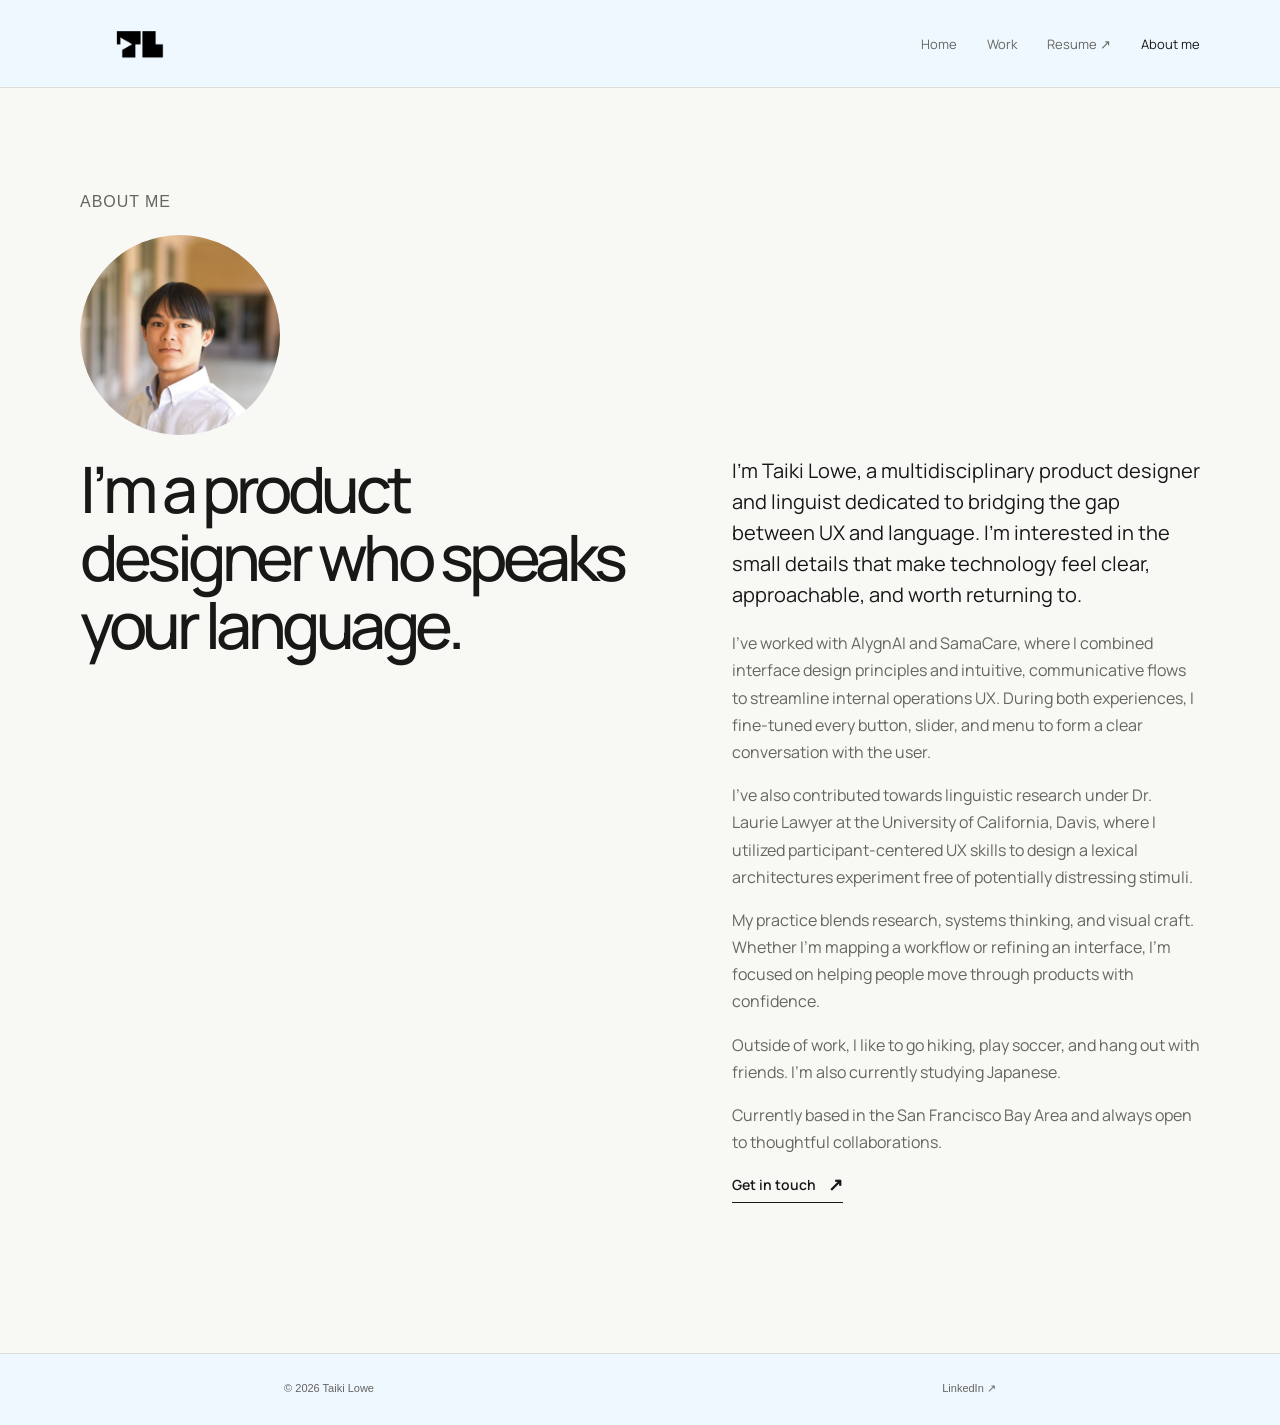
==== about.html @ e7629000 "Add files via upload" ====
<!doctype html>
<html lang="en">
    <head>
        <meta charset="UTF-8" />
        <meta name="viewport" content="width=device-width, initial-scale=1.0" />
        <title>About — Taiki Lowe</title>
        <link rel="icon" type="image/x-icon" sizes="32x32" href="Fixed TL.ico"> 
        <link rel="stylesheet" href="styles.css" />
    </head>
    <body>
        <header class="site-header">
            <a class="wordmark" href="index.html">
                <img src="TL.png" alt="Taiki Lowe" width="200" height="200" style="transform: translate(-40px, 10px);">
            </a>
            <nav aria-label="Primary">
                <a href="index.html">Home</a>
                <a href="index.html#work">Work</a>
                <a href="https://drive.google.com/file/d/1dnMTbCP3LgvyBvmniZyP0u25sgTwIgyC/view?usp=sharing" target="_blank" rel="noreferrer">Resume ↗</a>
                <a class="active" href="about.html">About me</a>
            </nav>
        </header>
        <main class="about wrap">
            <p class="eyebrow">About me</p>
            <img class="portrait" src="Taiki Headshot.jpg" alt="Taiki Lowe" />
            <div class="about-grid">
                <h1>I’m a product designer who speaks your language.</h1>
                <div>
                    <p class="large-copy">I’m Taiki Lowe, a multidisciplinary product designer and linguist dedicated to bridging the gap between UX and language. I’m interested in the small details that make technology feel clear, approachable, and worth returning to.</p>
                    <p>I've worked with AlygnAI and SamaCare, where I combined interface design principles and intuitive, communicative flows to streamline internal operations UX. During both experiences, I fine-tuned every button, slider, and menu to form a clear conversation with the user.</p>
                    <p>I've also contributed towards linguistic research under Dr. Laurie Lawyer at the University of California, Davis, where I utilized participant-centered UX skills to design a lexical architectures experiment free of potentially distressing stimuli.</p>
                    <p>My practice blends research, systems thinking, and visual craft. Whether I’m mapping a workflow or refining an interface, I’m focused on helping people move through products with confidence.</p>
                    <p>Outside of work, I like to go hiking, play soccer, and hang out with friends. I'm also currently studying Japanese.</p>
                    <p>Currently based in the San Francisco Bay Area and always open to thoughtful collaborations.</p>
                    <a class="text-link" href="mailto:taiki.lowe@gmail.com">Get in touch <span>↗</span></a>
                </div>
            </div>
        </main>
        <footer>
            <span>© 2026 Taiki Lowe</span><a href="https://www.linkedin.com/in/taikilowe8" target="_blank" rel="noreferrer">LinkedIn ↗</a>
        </footer>
    </body>
    </html>
---- styles.css ----
@import url('https://fonts.googleapis.com/css2?family=DM+Mono:wght@400;500&family=Manrope:wght@400;500;600;700&display=swap');

:root{
    --ink:#181817;
    --muted:#656561;
    --line:#deded9;
    --paper:#f8f8f5;
    --lime:#d5eb71;
    --pink:#f5d6e9;
    --blue:#dbeaf2
}
*{box-sizing:border-box}
html{
    scroll-behavior:smooth;
}
body{
    margin:0;
    background:var(--paper);
    color:var(--ink);
    font-family:Manrope,Arial,sans-serif; 
}
a{
    color:inherit;text-decoration:none
}
.wrap{
    width:min(1120px,calc(100% - 80px));
    margin-inline:auto;
} 
.flex-container {
  display: flex;         /* Places image and text side-by-side */
  align-items: center;   /* Vertically centers the text next to the image */
  gap: 20px;             /* Adds clean spacing between the image and text */
}
.flex-container img {
  max-width: 100%;    /* Makes sure the image doesn't overflow */
  height: auto;
}
.aligned-image {
  max-width: 200px;      /* Keeps the image at a controlled size */
  height: auto;          /* Maintains the aspect ratio */
}
.site-header{
    background-color: aliceblue;height:88px;padding:0 max(40px,calc((100vw - 1120px)/2));display:flex;align-items:center;justify-content:space-between;border-bottom:1px solid var(--line);font-size:13px
} 

.wordmark{
    font-weight:700;letter-spacing:-.04em;font-size:16px
  }
  .site-header nav{
    display:flex;gap:30px;color:var(--muted)
  }
  .site-header nav a{
    transition:color .2s
  }
  .site-header nav a:hover,.site-header nav a.active{color:var(--ink)}.eyebrow{
    font-family:'Arial',monospace;font-size:11px;text-transform:uppercase;letter-spacing:.06em;color:var(--muted);margin:0 0 20px
  }
  .hero{
    padding:5% 17% 10%;
    width: 100%;
    align-items: left;
    justify-content: left;
    text-align: left;
  } 
  .portrait{
    width:200px;height:200px;border-radius:50%;object-fit:cover;object-position:center 20%;margin-bottom:15px;filter:saturate(.8);}h1,h2,h3,p{margin-top:0}.hero h1{max-width:735px;font-size:clamp(48px,6vw,82px);line-height:1.07;letter-spacing:-.07em;font-weight:500;margin-bottom:36px}
    .intro{
      max-width:735px;font-size:18px;line-height:1.6;color:var(--muted);margin-bottom:38px;margin-top:38px
    }
    .text-link,.contact-email{
      display:inline-flex;gap:12px;align-items:center;border-bottom:1px solid var(--ink);padding-bottom:6px;font-size:14px;font-weight:600
    }
    .text-link span,.contact-email span{font-size:18px}
    .work{padding:2% 0% 5%;border-top:1px}
    .section-head{
      display:grid;grid-template-columns:3fr 3fr;margin-bottom:58px;
    }
      .section-head h2,.contact h2{font-size:clamp(34px,4vw,55px);line-height:1.05;letter-spacing:-.06em;font-weight:500;margin:0
      }
      .project-list{display:grid;gap:52px}
      .project-card{
        display:grid;grid-template-columns:1.9fr 1fr;gap:30px;align-items:end
      }
      .project-art{
        height:410px;overflow:hidden;display:flex;align-items:center;justify-content:center;background:var(--pink)
      }
      .project-card.anchored .project-art{background:var(--blue)}
      .project-card.samacare .project-art{background:var(--lime)}
      .project-art img{width:100%;height:100%;object-fit:cover;transition:transform .6s ease}
      .project-card:hover img{transform:scale(1.035)}
      .project-meta{padding-bottom:2px}.project-meta p{font-family:'Arial',monospace;color:var(--muted);font-size:10px;text-transform:uppercase;letter-spacing:.04em}
      .project-meta h3{font-weight:500;font-size:32px;letter-spacing:-.06em;margin-bottom:11px}.project-meta span{font-size:14px;color:var(--muted)}.project-meta b{font-weight:400;color:var(--ink);padding-left:6px}
      .contact{padding:50px 0 120px;border-top:1px}.contact h2{margin-bottom:38px}.contact-email{font-size:clamp(20px,2.4vw,32px);letter-spacing:-.045em}
      .about{min-height:calc(100vh - 170px);padding:100px 0 150px}.about-grid{display:grid;grid-template-columns:1.2fr 1fr;gap:90px}.about h1{font-size:clamp(42px,5vw,68px);line-height:1.06;letter-spacing:-.07em;font-weight:500}
      .about p{font-size:16px;line-height:1.7;color:var(--muted)}.about 
      .large-copy{font-size:20px;line-height:1.55;color:var(--ink)}.case-hero{padding:58px 0 72px}.back{font-size:13px;display:inline-block;margin-bottom:72px}
      .case-hero h1{font-size:clamp(54px,7vw,96px);line-height:.95;letter-spacing:-.08em;font-weight:500;margin-bottom:24px}.case-lede{font-size:clamp(20px,2.3vw,28px);line-height:1.38;max-width:680px;letter-spacing:-.04em}
      .case-details{margin:64px 0 0;padding-top:20px;border-top:1px solid var(--line);display:grid;grid-template-columns:repeat(3,1fr);gap:24px}.case-details div{display:grid;gap:8px}.case-details dt{font-family:'DM Mono',monospace;font-size:10px;text-transform:uppercase;color:var(--muted)}.case-details dd{margin:0;font-size:14px}
      .case-cover{display:block;width:min(1320px,calc(100% - 80px));height:min(55vw,650px);object-fit:cover;margin:0 auto;background:var(--pink)}.case-cover.contain{object-fit:contain;background:var(--blue)}.case-content{max-width:760px;padding:120px 0}
      .case-content h2{font-size:clamp(30px,3.5vw,48px);font-weight:500;line-height:1.1;letter-spacing:-.065em;margin-bottom:28px}.case-content p:not(.eyebrow){font-size:18px;line-height:1.75;color:var(--muted);margin-bottom:82px}
      .pull-quote{font-size:clamp(25px,3vw,40px);line-height:1.2;letter-spacing:-.055em;border-top:1px solid var(--ink);border-bottom:1px solid var(--ink);padding:46px 0;margin:0 0 82px}footer{background-color: aliceblue;width: 100%;margin:auto;padding:28px 0 30px;border-top:1px solid var(--line);font-family:'Arial',monospace;color:var(--muted);font-size:11px;display:flex;justify-content:space-around}footer a:hover{color:var(--ink)}
@media(max-width:700px){
  .wrap,footer,.case-cover{width:calc(100% - 40px)}
  .site-header{height:76px;padding:0 20px}
  .site-header nav{gap:15px;font-size:11px}
  .site-header nav a:nth-child(3){display:none}
  .hero{padding:54px 0 90px}
  .portrait{width:122px;height:122px;margin-bottom:15px}
  .hero h1{font-size:45px}
  .intro{font-size:16px}
  .work,.contact{padding:70px 0}
  .section-head,.project-card,.about-grid{display:block}
  .section-head{margin-bottom:38px}
  .section-head h2{margin-top:10px}
  .project-list{gap:45px}
  .project-art{height:260px}
  .project-meta{padding-top:18px} 
  .project-meta h3{font-size:28px;margin-bottom:7px}
  .about{padding:64px 0 100px}
  .about-grid{gap:30px}
  .case-hero{padding:34px 0 52px}
  .back{margin-bottom:55px}
  .case-details{margin-top:46px;grid-template-columns:1fr;gap:16px}
  .case-cover{height:250px}.case-content{padding:75px 0}
  .case-content p:not(.eyebrow){font-size:16px;margin-bottom:60px}
  .pull-quote{padding:34px 0;margin-bottom:60px}footer{padding:25px 0;font-size:10px}}

@view-transition {
  navigation: auto;
}
/* Hero background starts here */ 


/* Text animation starts here */
#container {
  color:black;
  text-transform:uppercase;
  font-size:36px;
  font-weight:bold;
  padding-top:5px;  
  width:100%;
  bottom:45%;
}

#flip {
  height:50px;
  overflow:hidden;
}

#flip > div > div {
  
  color:#fff;
  padding:0px 12px;
  height:45px;
  margin-bottom:45px;
  display:inline-block;
}

#flip div:first-child {
  animation: show 5s linear infinite;
}

#flip div div {
  background:#4ec7f3;
}
#flip div:first-child div {
  background:#4ec7f3;
}
#flip div:last-child div {
  background:#4ec7f3;
}

@keyframes show {
  0% {margin-top:-270px;}
  5% {margin-top:-180px;}
  33% {margin-top:-180px;}
  38% {margin-top:-90px;}
  66% {margin-top:-90px;}
  71% {margin-top:0px;}
  99.99% {margin-top:0px;}
  100% {margin-top:-270px;}
}
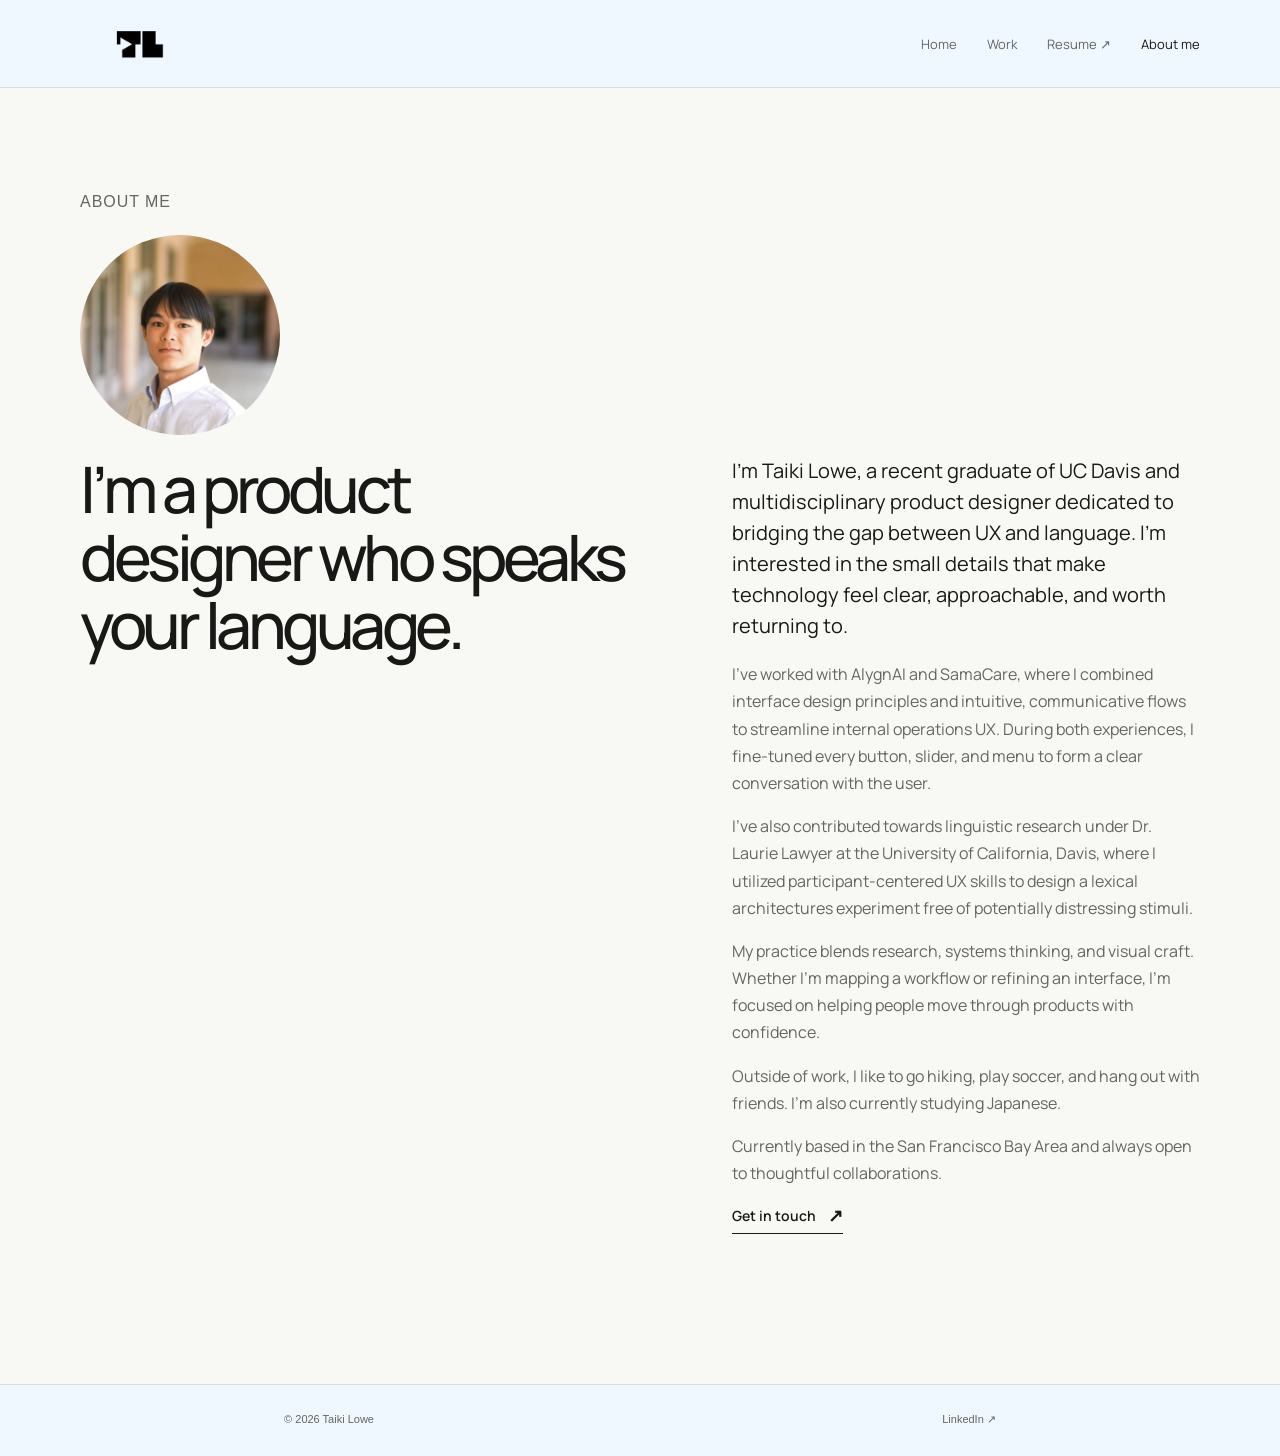
==== commit 287ff629: "Update about.html" ====
--- a/about.html
+++ b/about.html
@@ -25,7 +25,7 @@
             <div class="about-grid">
                 <h1>I’m a product designer who speaks your language.</h1>
                 <div>
-                    <p class="large-copy">I’m Taiki Lowe, a multidisciplinary product designer and linguist dedicated to bridging the gap between UX and language. I’m interested in the small details that make technology feel clear, approachable, and worth returning to.</p>
+                    <p class="large-copy">I’m Taiki Lowe, a recent graduate of UC Davis and multidisciplinary product designer dedicated to bridging the gap between UX and language. I’m interested in the small details that make technology feel clear, approachable, and worth returning to.</p>
                     <p>I've worked with AlygnAI and SamaCare, where I combined interface design principles and intuitive, communicative flows to streamline internal operations UX. During both experiences, I fine-tuned every button, slider, and menu to form a clear conversation with the user.</p>
                     <p>I've also contributed towards linguistic research under Dr. Laurie Lawyer at the University of California, Davis, where I utilized participant-centered UX skills to design a lexical architectures experiment free of potentially distressing stimuli.</p>
                     <p>My practice blends research, systems thinking, and visual craft. Whether I’m mapping a workflow or refining an interface, I’m focused on helping people move through products with confidence.</p>
--- a/styles.css
+++ b/styles.css
@@ -39,6 +39,14 @@
   max-width: 200px;      /* Keeps the image at a controlled size */
   height: auto;          /* Maintains the aspect ratio */
 }
+
+.responsive-img {
+  display: block;
+  max-width: 100%;    /* Overrides the 800px width to fit the mobile screen perfectly */
+  height: auto;       /* Overrides the 450px height to keep the original aspect ratio */
+  margin: 0 auto;     /* Centers the image horizontally if the screen is wider than 800px */
+}
+
 .site-header{
     background-color: aliceblue;height:88px;padding:0 max(40px,calc((100vw - 1120px)/2));display:flex;align-items:center;justify-content:space-between;border-bottom:1px solid var(--line);font-size:13px
 } 
@@ -128,58 +136,6 @@
 @view-transition {
   navigation: auto;
 }
-/* Hero background starts here */ 
-
-
-/* Text animation starts here */
-#container {
-  color:black;
-  text-transform:uppercase;
-  font-size:36px;
-  font-weight:bold;
-  padding-top:5px;  
-  width:100%;
-  bottom:45%;
-}
-
-#flip {
-  height:50px;
-  overflow:hidden;
-}
-
-#flip > div > div {
-  
-  color:#fff;
-  padding:0px 12px;
-  height:45px;
-  margin-bottom:45px;
-  display:inline-block;
-}
-
-#flip div:first-child {
-  animation: show 5s linear infinite;
-}
-
-#flip div div {
-  background:#4ec7f3;
-}
-#flip div:first-child div {
-  background:#4ec7f3;
-}
-#flip div:last-child div {
-  background:#4ec7f3;
-}
-
-@keyframes show {
-  0% {margin-top:-270px;}
-  5% {margin-top:-180px;}
-  33% {margin-top:-180px;}
-  38% {margin-top:-90px;}
-  66% {margin-top:-90px;}
-  71% {margin-top:0px;}
-  99.99% {margin-top:0px;}
-  100% {margin-top:-270px;}
-}
 
 
 
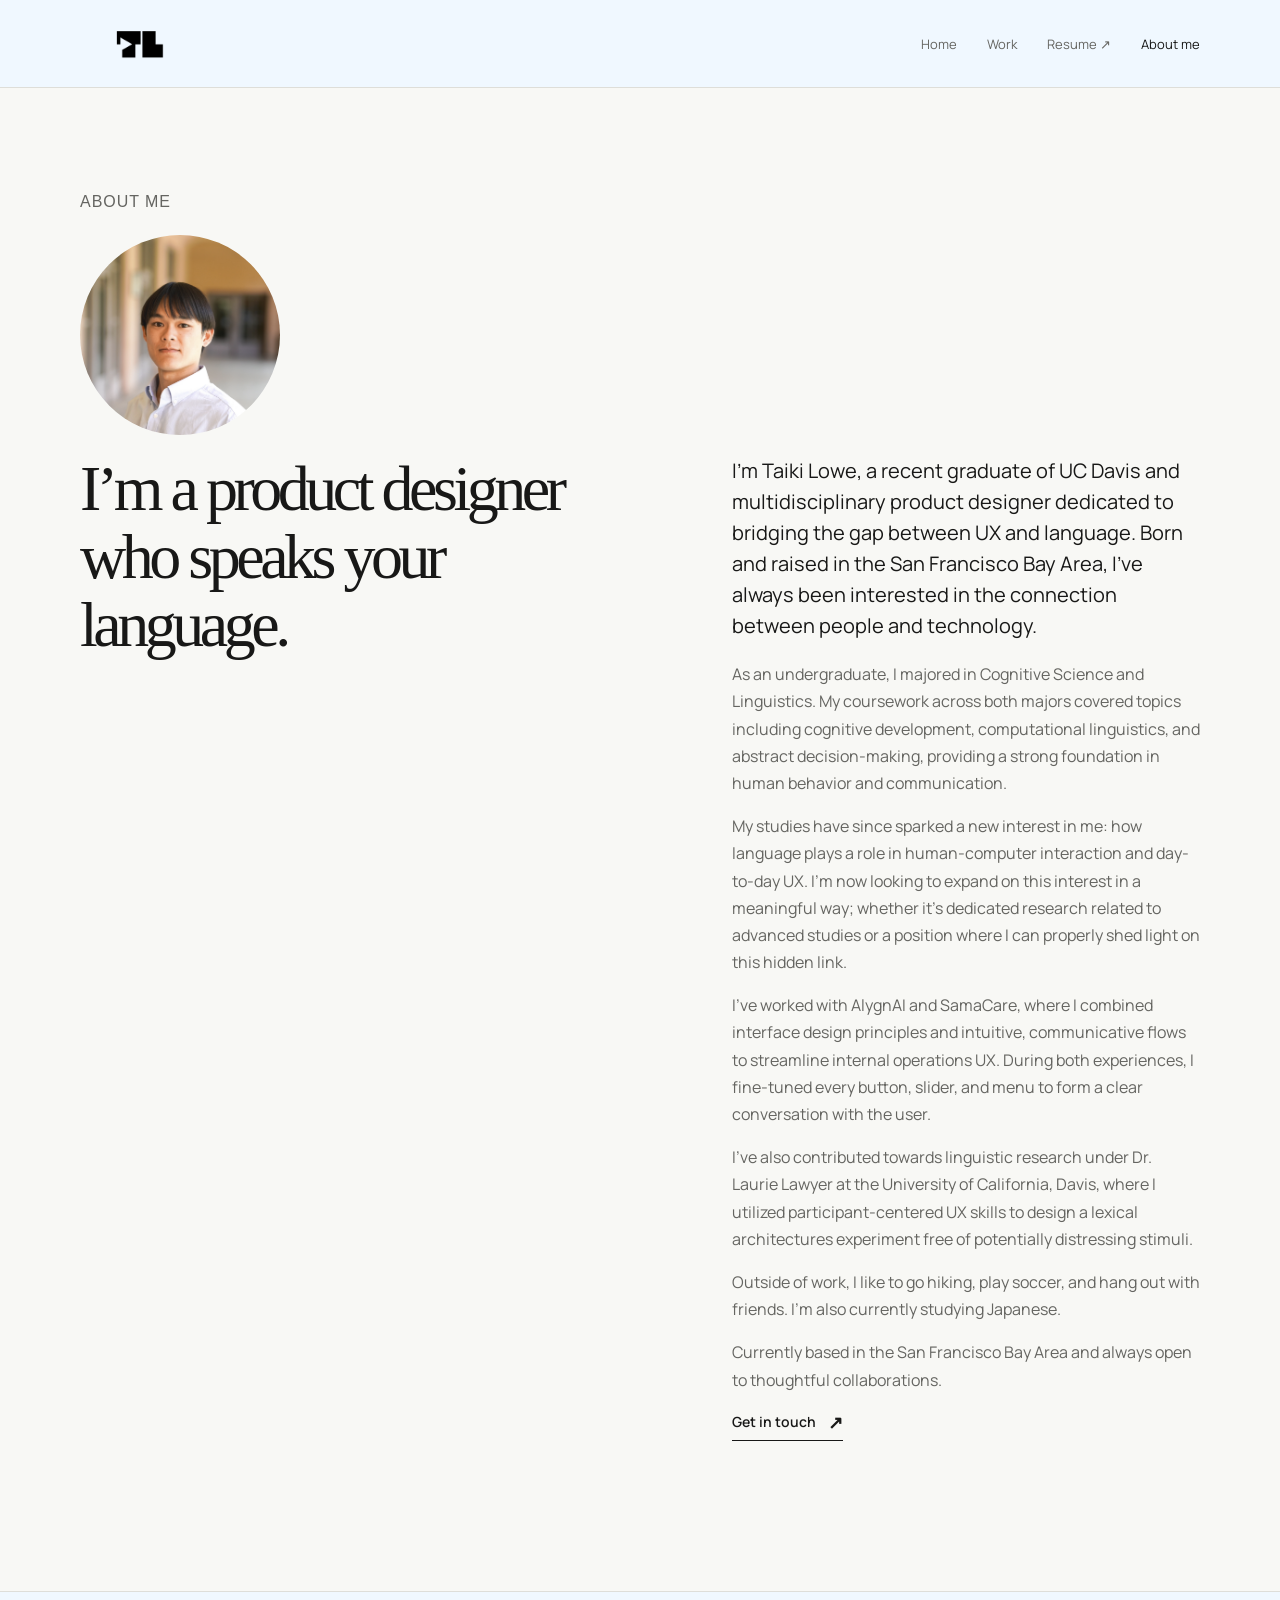
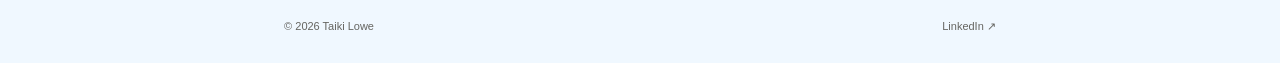
==== commit 69d22795: "Update about.html" ====
--- a/about.html
+++ b/about.html
@@ -25,10 +25,11 @@
             <div class="about-grid">
                 <h1>I’m a product designer who speaks your language.</h1>
                 <div>
-                    <p class="large-copy">I’m Taiki Lowe, a recent graduate of UC Davis and multidisciplinary product designer dedicated to bridging the gap between UX and language. I’m interested in the small details that make technology feel clear, approachable, and worth returning to.</p>
+                    <p class="large-copy">I’m Taiki Lowe, a recent graduate of UC Davis and multidisciplinary product designer dedicated to bridging the gap between UX and language. Born and raised in the San Francisco Bay Area, I've always been interested in the connection between people and technology.</p>
+                    <p>As an undergraduate, I majored in Cognitive Science and Linguistics. My coursework across both majors covered topics including cognitive development, computational linguistics, and abstract decision-making, providing a strong foundation in human behavior and communication.</p>
+                    <p>My studies have since sparked a new interest in me: how language plays a role in human-computer interaction and day-to-day UX. I'm now looking to expand on this interest in a meaningful way; whether it's dedicated research related to advanced studies or a position where I can properly shed light on this hidden link.</p>
                     <p>I've worked with AlygnAI and SamaCare, where I combined interface design principles and intuitive, communicative flows to streamline internal operations UX. During both experiences, I fine-tuned every button, slider, and menu to form a clear conversation with the user.</p>
                     <p>I've also contributed towards linguistic research under Dr. Laurie Lawyer at the University of California, Davis, where I utilized participant-centered UX skills to design a lexical architectures experiment free of potentially distressing stimuli.</p>
-                    <p>My practice blends research, systems thinking, and visual craft. Whether I’m mapping a workflow or refining an interface, I’m focused on helping people move through products with confidence.</p>
                     <p>Outside of work, I like to go hiking, play soccer, and hang out with friends. I'm also currently studying Japanese.</p>
                     <p>Currently based in the San Francisco Bay Area and always open to thoughtful collaborations.</p>
                     <a class="text-link" href="mailto:taiki.lowe@gmail.com">Get in touch <span>↗</span></a>
--- a/styles.css
+++ b/styles.css
@@ -18,6 +18,15 @@
     background:var(--paper);
     color:var(--ink);
     font-family:Manrope,Arial,sans-serif; 
+}
+h1{
+    font-family:"Garamond",Times,serif;
+} 
+h2{
+    font-family:"Verdana",Helvetica,sans-serif;
+}
+h3{
+    font-family:"Verdana",Helvetica,sans-serif;
 }
 a{
     color:inherit;text-decoration:none
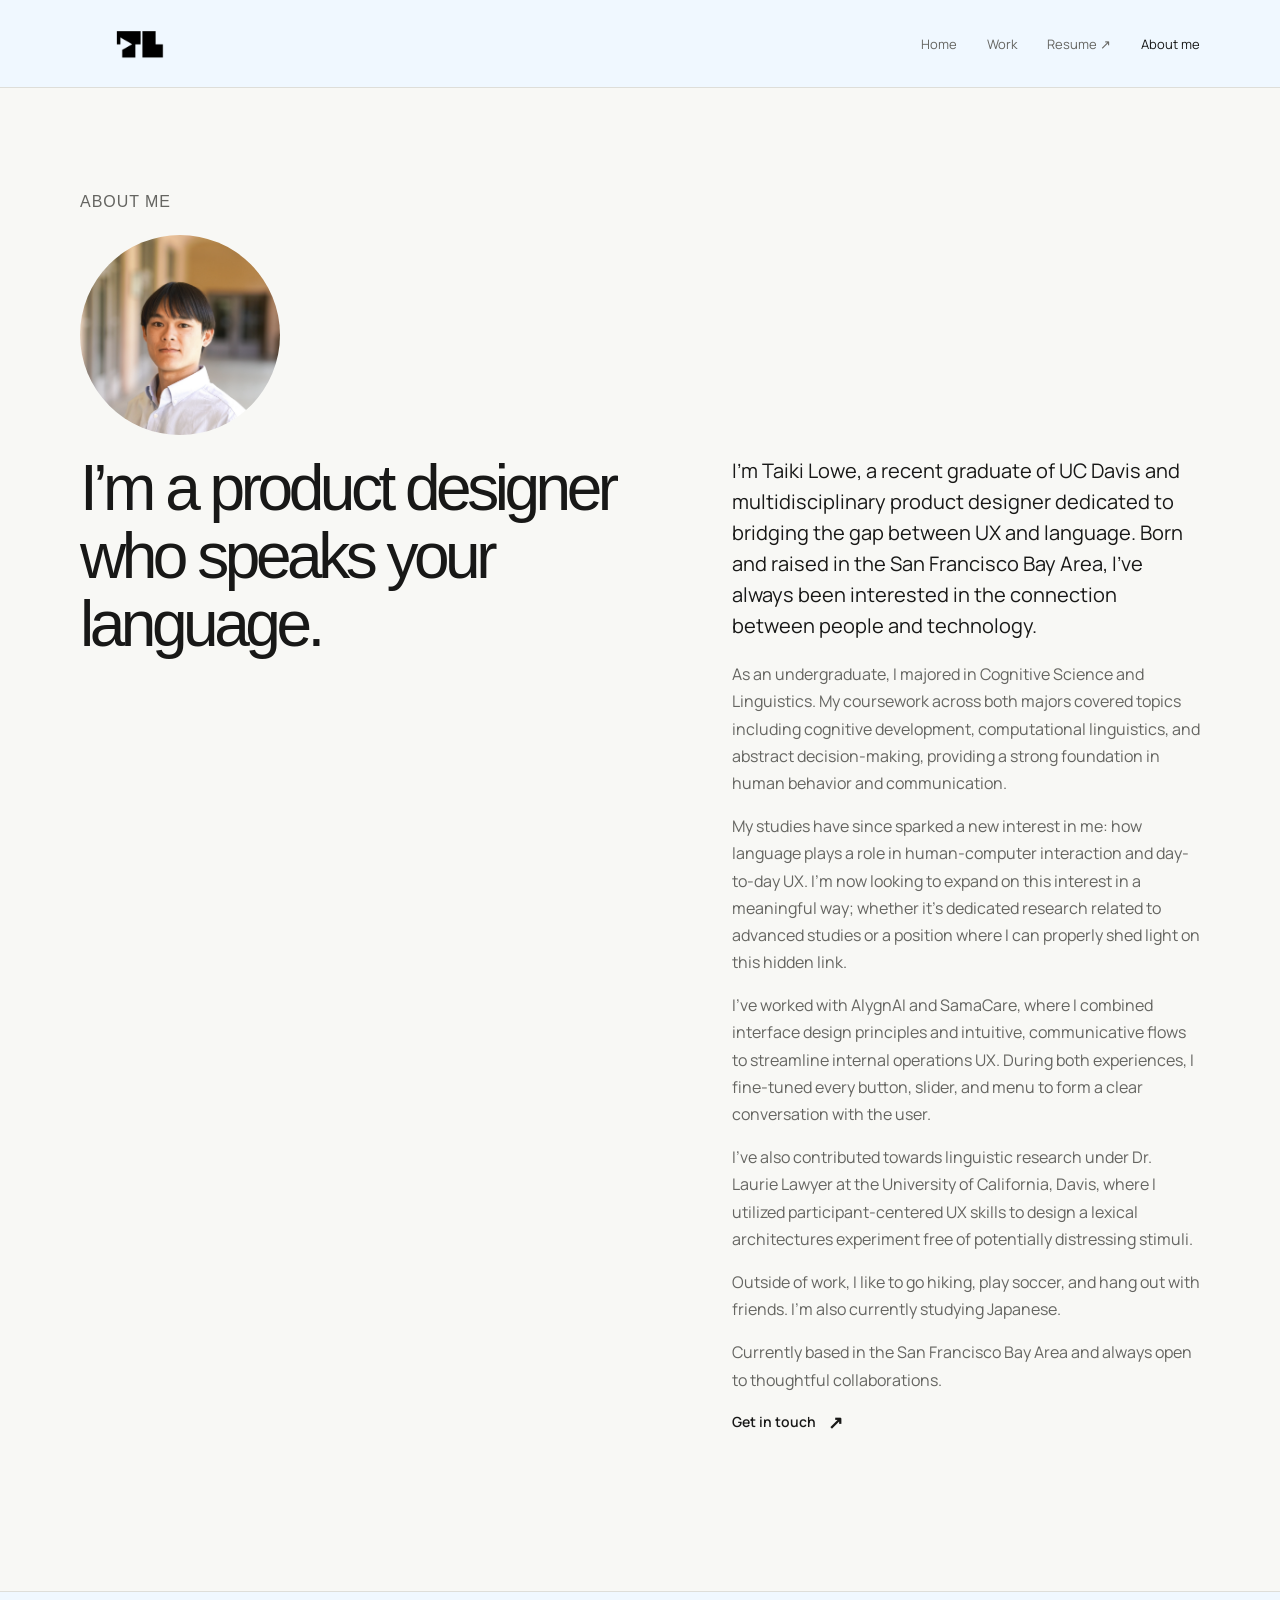
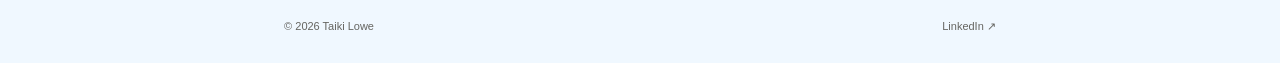
==== commit 895b8eba: "Update about.html" ====
--- a/about.html
+++ b/about.html
@@ -15,7 +15,7 @@
             <nav aria-label="Primary">
                 <a href="index.html">Home</a>
                 <a href="index.html#work">Work</a>
-                <a href="https://drive.google.com/file/d/1dnMTbCP3LgvyBvmniZyP0u25sgTwIgyC/view?usp=sharing" target="_blank" rel="noreferrer">Resume ↗</a>
+                <a href="tslowe resume 5.pdf" target="_blank" rel="noreferrer">Resume ↗</a>
                 <a class="active" href="about.html">About me</a>
             </nav>
         </header>
@@ -32,7 +32,7 @@
                     <p>I've also contributed towards linguistic research under Dr. Laurie Lawyer at the University of California, Davis, where I utilized participant-centered UX skills to design a lexical architectures experiment free of potentially distressing stimuli.</p>
                     <p>Outside of work, I like to go hiking, play soccer, and hang out with friends. I'm also currently studying Japanese.</p>
                     <p>Currently based in the San Francisco Bay Area and always open to thoughtful collaborations.</p>
-                    <a class="text-link" href="mailto:taiki.lowe@gmail.com">Get in touch <span>↗</span></a>
+                    <a class="text-link" href="mailto:taiki.lowe@gmail.com" target="_blank">Get in touch <span>↗</span></a>
                 </div>
             </div>
         </main>
--- a/styles.css
+++ b/styles.css
@@ -19,8 +19,17 @@
     color:var(--ink);
     font-family:Manrope,Arial,sans-serif; 
 }
+.finisher-header {
+  align-items: center;
+  width: 100vw !important; /* Forces width to match 100% of the viewport width */ 
+  margin-inline:auto;
+    /* Force mobile GPU rendering to stabilize layout shifts */
+  transform: translateZ(0);
+  will-change: transform;
+  overflow: hidden;
+}
 h1{
-    font-family:"Garamond",Times,serif;
+    font-family:"Verdana",Helvetica,sans-serif;
 } 
 h2{
     font-family:"Verdana",Helvetica,sans-serif;
@@ -84,8 +93,11 @@
     .intro{
       max-width:735px;font-size:18px;line-height:1.6;color:var(--muted);margin-bottom:38px;margin-top:38px
     }
-    .text-link,.contact-email{
+    .contact-email{
       display:inline-flex;gap:12px;align-items:center;border-bottom:1px solid var(--ink);padding-bottom:6px;font-size:14px;font-weight:600
+    }
+    .text-link{
+      display:inline-flex;gap:12px;align-items:center;border-bottom:1px solid var(--paper);padding-bottom:6px;font-size:14px;font-weight:600
     }
     .text-link span,.contact-email span{font-size:18px}
     .work{padding:2% 0% 5%;border-top:1px}
